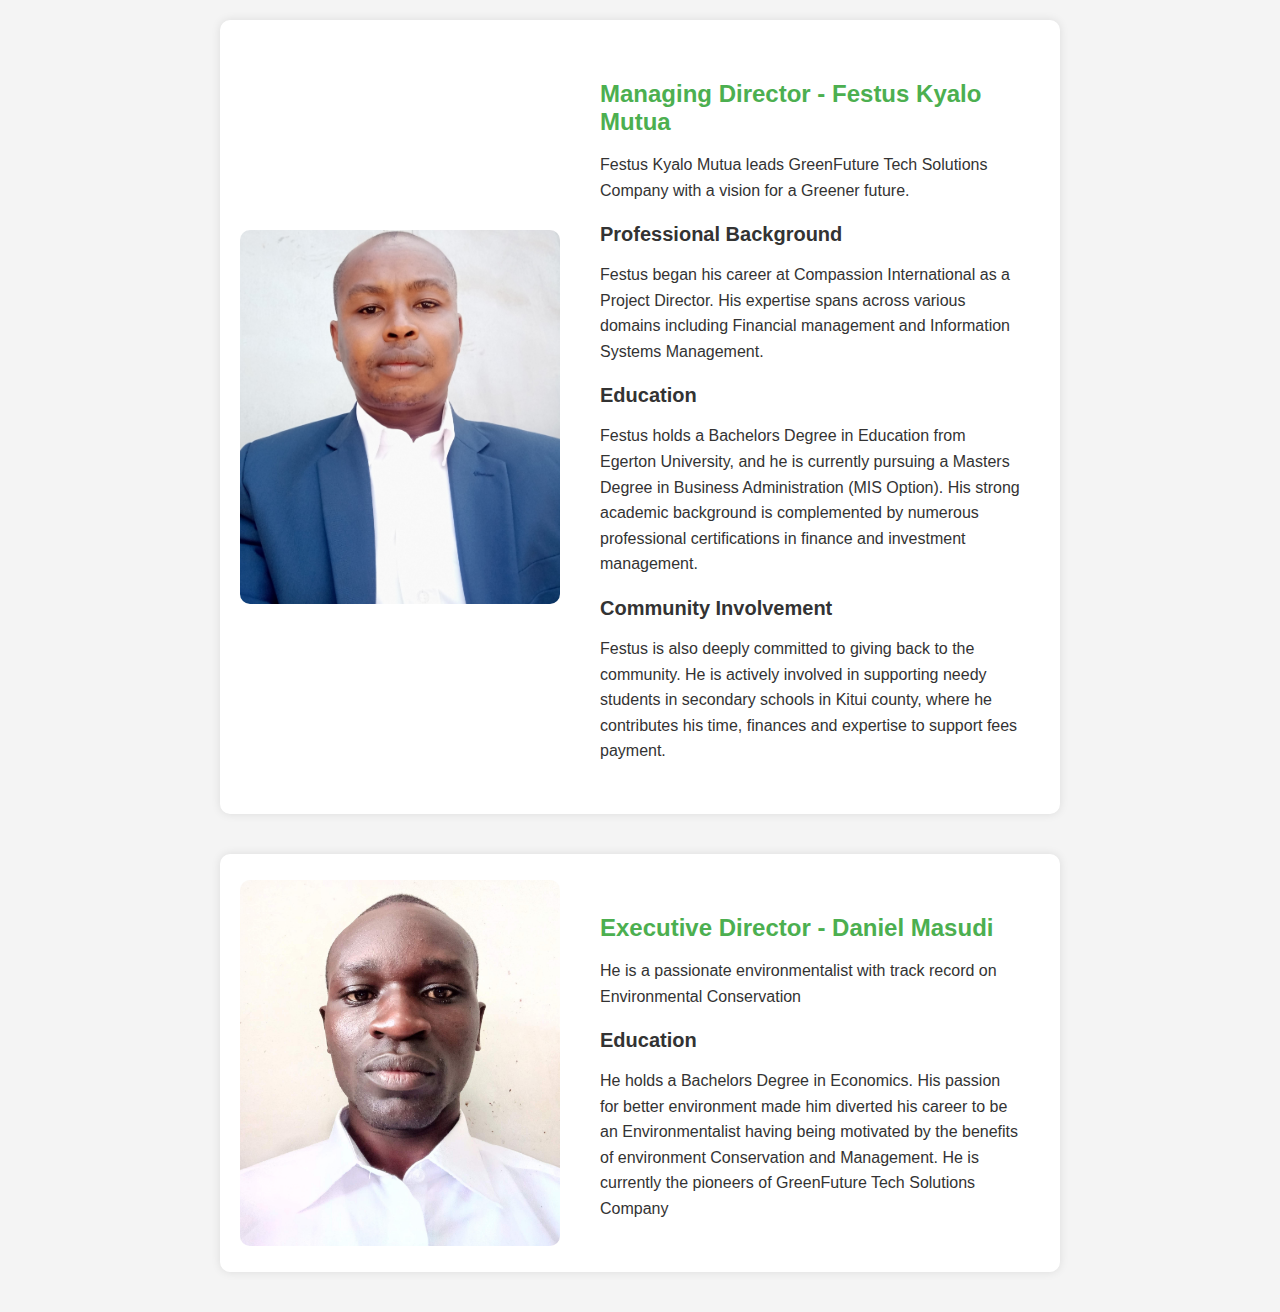
==== about.html @ 580d42d3 "Add files via upload" ====
<!DOCTYPE html>
<html lang="en">
<head>
    <meta charset="UTF-8">
    <meta name="viewport" content="width=device-width, initial-scale=1.0">
    <link rel="stylesheet" href="about.css">
    <title>About Page</title>
  
</head>
<body>
    <section id="director-1">
        <img src="festus kyalo mutua.jpg" alt="Festus Kyalo Mutua" class="director-img">
        <div class="profile-info">
            <h2>Managing Director - Festus Kyalo Mutua</h2>
            <p>Festus Kyalo Mutua leads GreenFuture Tech Solutions Company with a vision for a Greener future.</p>
            
            <h4>Professional Background</h4>
            <p>Festus began his career at Compassion International as a Project Director. His expertise spans across various domains including Financial management and Information Systems Management.</p>
            
            <h4>Education</h4>
            <p>Festus holds a Bachelors Degree in Education from Egerton University, and he is currently pursuing a Masters Degree in Business Administration (MIS Option). His strong academic background is complemented by numerous professional certifications in finance and investment management.</p>
            
            
            <h4>Community Involvement</h4>
            <p>Festus is also deeply committed to giving back to the community. He is actively involved in supporting needy students in secondary schools in Kitui county, where he contributes his time, finances and expertise to support fees payment.</p>
            </section>

    <section id="director-2">
        <img src="Daniel Masudi.jpg" alt="Daniel Masudi" class="Executive director-img">
        <div class="profile-info">
            <h2>Executive Director - Daniel Masudi</h2>
            <p>He is a passionate environmentalist with track record on Environmental Conservation</p> 
            
                       
            <h4>Education</h4>
            <p>He holds a Bachelors Degree in Economics. His passion for better environment made him diverted his career to be an Environmentalist having being motivated by the benefits of environment Conservation and Management. He is currently the pioneers of GreenFuture Tech Solutions Company</p>

</body>
</html>
---- about.css ----
body {
    font-family: Arial, sans-serif;
    margin: 0;
    padding: 0;
    background-color: #f4f4f4;
    color: #333;
}

section {
    padding: 20px;
    background-color: #fff;
    margin: 20px auto;
    max-width: 800px;
    box-shadow: 0 0 10px rgba(0, 0, 0, 0.1);
    border-radius: 10px;
}

section img.director-img,
section img.ExecutiveDirector-img {
    max-width: 100%;
    height: auto;
    border-radius: 10px;
}

.profile-info {
    padding: 20px;
}

.profile-info h2 {
    font-size: 24px;
    color: #4CAF50;
    margin-bottom: 10px;
}

.profile-info h4 {
    font-size: 20px;
    color: #333;
    margin-top: 20px;
    margin-bottom: 10px;
}

.profile-info p {
    font-size: 16px;
    line-height: 1.6;
    margin-bottom: 10px;
}

#director-1, #director-2 {
    margin-bottom: 40px;
}

@media (min-width: 600px) {
    section {
        display: flex;
        align-items: center;
        justify-content: space-between;
    }

    section img.director-img, section img.ExecutiveDirector-img {
        width: 40%;
        margin-right: 20px;
    }

    .profile-info {
        width: 60%;
    }
}
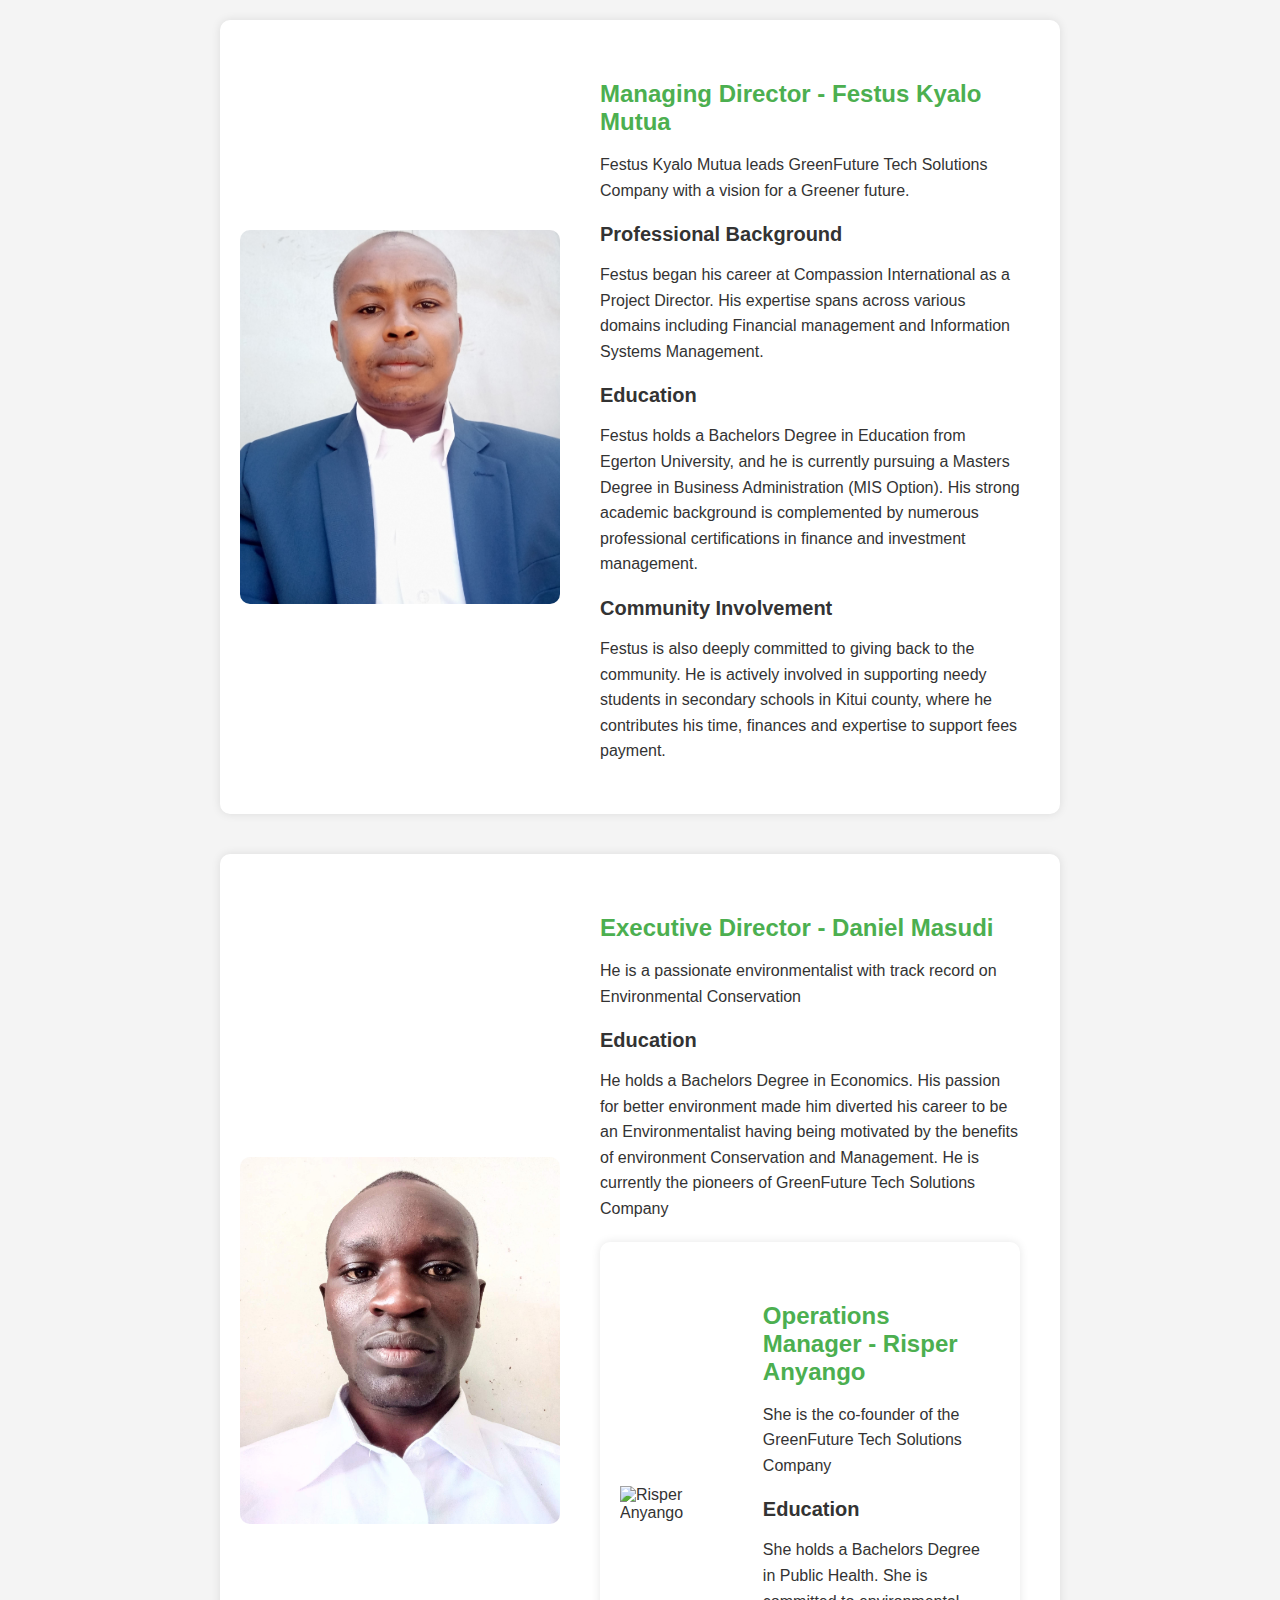
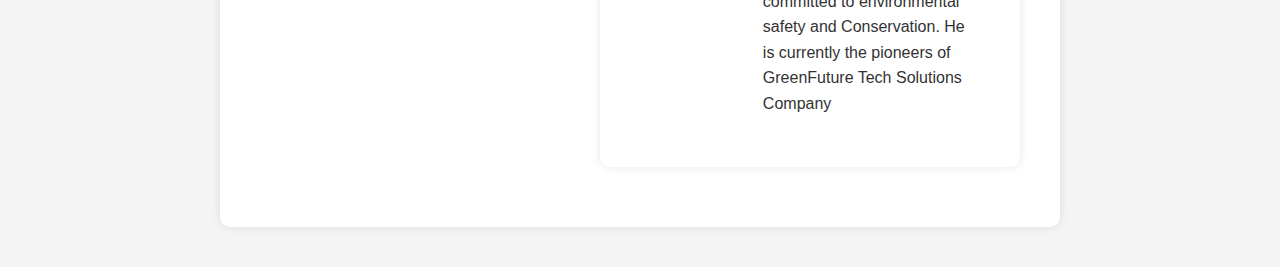
==== commit e2ba39e2: "Update about.html" ====
--- a/about.html
+++ b/about.html
@@ -34,6 +34,14 @@
                        
             <h4>Education</h4>
             <p>He holds a Bachelors Degree in Economics. His passion for better environment made him diverted his career to be an Environmentalist having being motivated by the benefits of environment Conservation and Management. He is currently the pioneers of GreenFuture Tech Solutions Company</p>
-
+<section id="director-3">
+                <img src="Risper.jpg" alt="Risper Anyango" class="Operations Manager-img">
+                <div class="profile-info">
+                    <h2>Operations Manager - Risper Anyango</h2>
+                    <p>She is the co-founder of the GreenFuture Tech Solutions Company</p> 
+                    
+                               
+                    <h4>Education</h4>
+                    <p>She holds a Bachelors Degree in Public Health. She is committed to environmental safety and Conservation. He is currently the pioneers of GreenFuture Tech Solutions Company</p>
 </body>
 </html>
